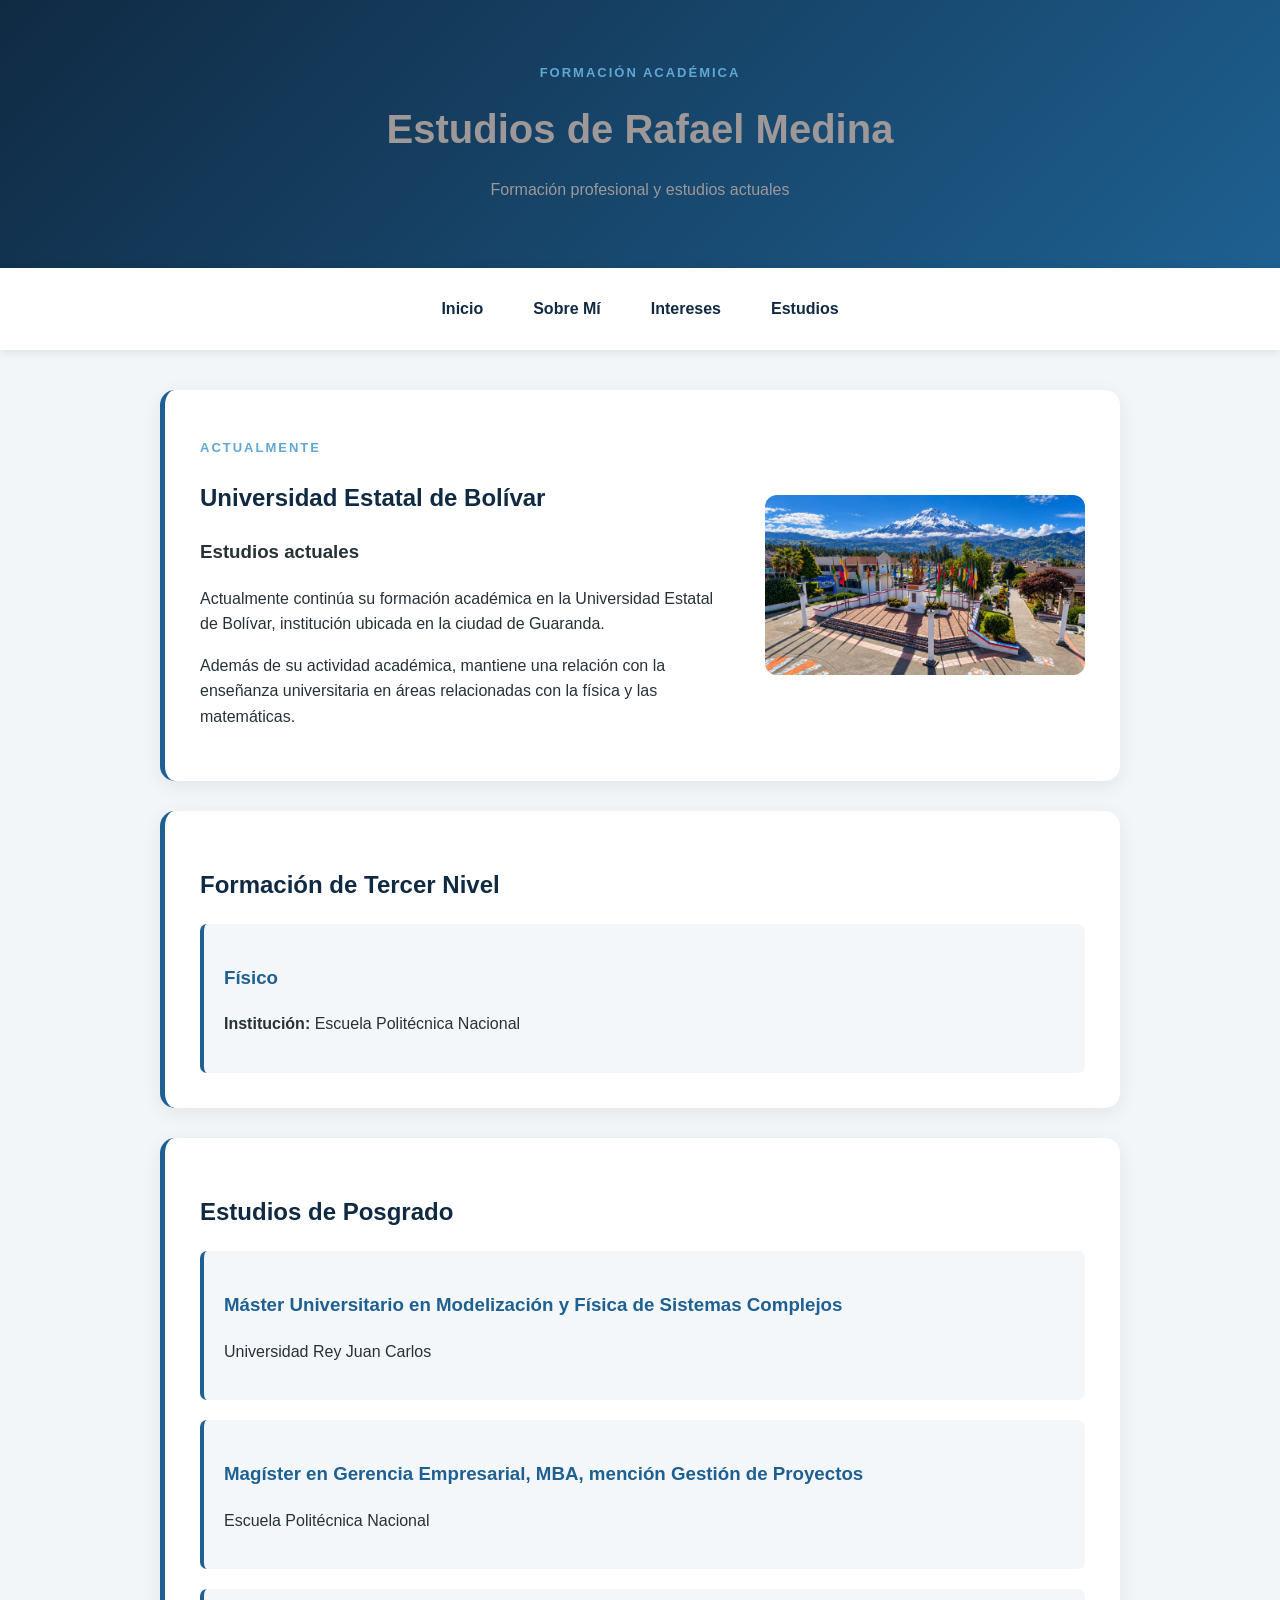
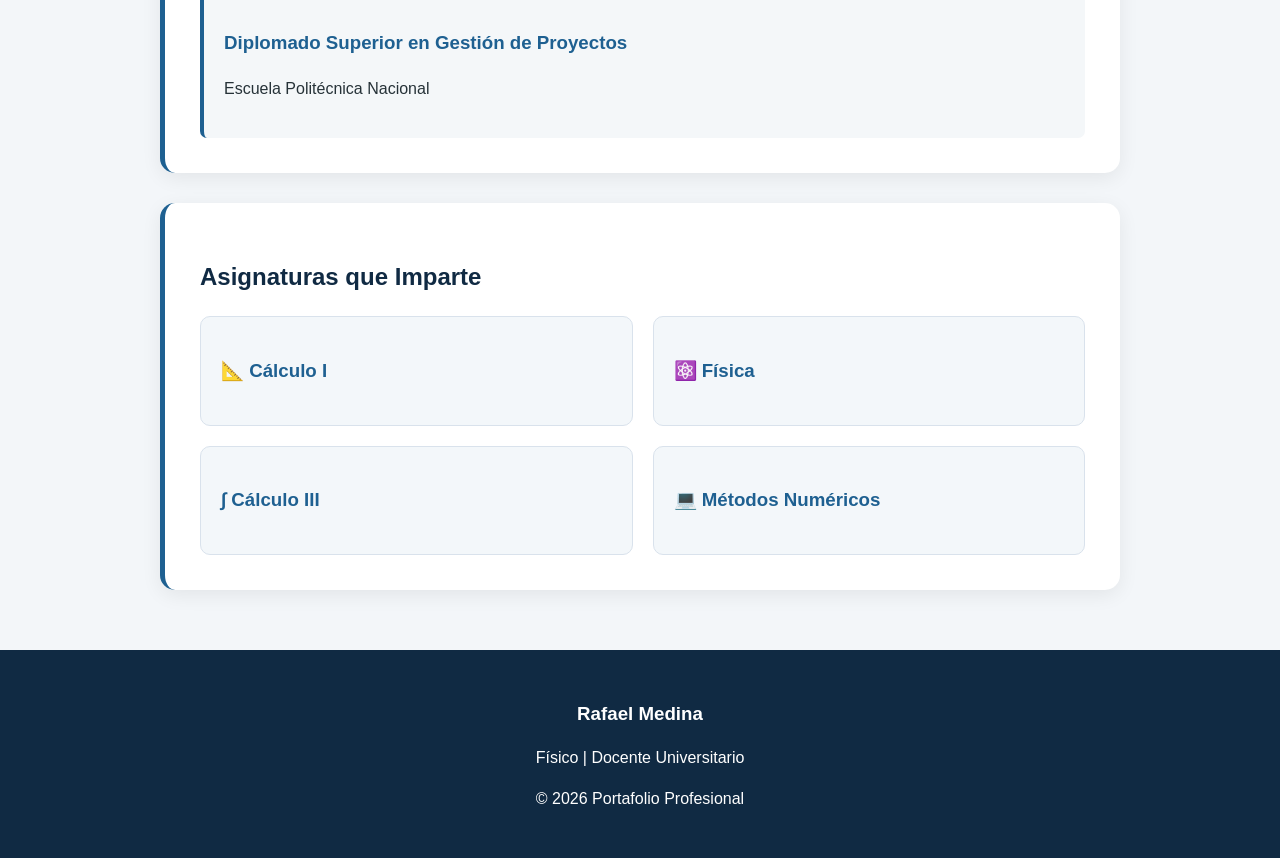
==== Estudios.html @ b5437b90 "Add files via upload" ====
<!DOCTYPE html>
<html lang="es">

<head>
    <meta charset="UTF-8">
    <meta name="viewport" content="width=device-width, initial-scale=1.0">
    <title>Estudios - Rafael Medina</title>
    <link rel="stylesheet" href="estilos.css">
</head>

<body>

    <header class="encabezado">

        <p class="etiqueta">FORMACIÓN ACADÉMICA</p>

        <h1>Estudios de Rafael Medina</h1>

        <p>
            Formación profesional y estudios actuales
        </p>

    </header>


    <nav class="menu">

        <a href="index.html">Inicio</a>
        <a href="SobreMi.html">Sobre Mí</a>
        <a href="Intereses.html">Intereses</a>
        <a href="Estudios.html">Estudios</a>

    </nav>


    <main class="estudios">


        <section class="tarjeta estudio-actual">

            <div>

                <p class="etiqueta">ACTUALMENTE</p>

                <h2>Universidad Estatal de Bolívar</h2>

                <h3>Estudios actuales</h3>

                <p>
                    Actualmente continúa su formación académica en la
                    Universidad Estatal de Bolívar, institución ubicada
                    en la ciudad de Guaranda.
                </p>

                <p>
                    Además de su actividad académica, mantiene una
                    relación con la enseñanza universitaria en áreas
                    relacionadas con la física y las matemáticas.
                </p>

            </div>

            <img 
                src="ueb.jpeg"
                alt="Universidad Estatal de Bolívar"
                class="imagen-estudio"
            >

        </section>


        <section class="tarjeta">

            <h2>Formación de Tercer Nivel</h2>

            <div class="estudio">

                <h3>Físico</h3>

                <p>
                    <strong>Institución:</strong>
                    Escuela Politécnica Nacional
                </p>

            </div>

        </section>


        <section class="tarjeta">

            <h2>Estudios de Posgrado</h2>


            <div class="estudio">

                <h3>
                    Máster Universitario en Modelización y Física
                    de Sistemas Complejos
                </h3>

                <p>
                    Universidad Rey Juan Carlos
                </p>

            </div>


            <div class="estudio">

                <h3>
                    Magíster en Gerencia Empresarial, MBA,
                    mención Gestión de Proyectos
                </h3>

                <p>
                    Escuela Politécnica Nacional
                </p>

            </div>


            <div class="estudio">

                <h3>
                    Diplomado Superior en Gestión de Proyectos
                </h3>

                <p>
                    Escuela Politécnica Nacional
                </p>

            </div>

        </section>


        <section class="tarjeta">

            <h2>Asignaturas que Imparte</h2>

            <div class="materias">

                <div class="materia">
                    <h3>📐 Cálculo I</h3>
                </div>

                <div class="materia">
                    <h3>⚛️ Física</h3>
                </div>

                <div class="materia">
                    <h3>∫ Cálculo III</h3>
                </div>

                <div class="materia">
                    <h3>💻 Métodos Numéricos</h3>
                </div>

            </div>

        </section>

    </main>


    <footer>

        <h3>Rafael Medina</h3>
        <p>Físico | Docente Universitario</p>
        <p>© 2026 Portafolio Profesional</p>

    </footer>

</body>
</html>
---- estilos.css ----
/* ==========================
   CONFIGURACIÓN GENERAL
   ========================== */

* {
    box-sizing: border-box;
}

body {
    margin: 0;
    font-family: Arial, sans-serif;
    background-color: #f3f6f9;
    color: #263238;
    line-height: 1.6;
}


/* ==========================
   ENCABEZADO PRINCIPAL
   ========================== */

.hero {
    background: linear-gradient(135deg, #102a43, #1e6091);
    color: white;
    padding: 60px 20px;
}

.hero-contenido {
    max-width: 1000px;
    margin: auto;

    display: flex;
    align-items: center;
    gap: 40px;
}

.hero h1 {
    font-size: 48px;
    margin: 5px 0;
}

.hero h2 {
    font-weight: normal;
    margin-top: 0;
}

.descripcion {
    max-width: 600px;
}


/* ==========================
   ENCABEZADOS DE PÁGINAS
   ========================== */

.encabezado {
    text-align: center;
    background: linear-gradient(135deg, #102a43, #1e6091);
    color: rgb(158, 152, 152);
    padding: 50px 80px;
}

.encabezado h1 {
    font-size: 40px;
    margin: 5px 0;
}

.etiqueta {
    font-size: 13px;
    letter-spacing: 2px;
    font-weight: bold;
    color: #5fa8d3;
}


/* ==========================
   FOTO
   ========================== */

.foto-perfil {
    border-radius: 50%;
    object-fit: cover;

    border: 5px solid white;

    box-shadow: 0 8px 25px #00000040;
}


/* ==========================
   MENÚ
   ========================== */

.menu {
    display: flex;
    justify-content: center;
    gap: 10px;

    padding: 18px;

    background-color: white;

    box-shadow: 0 2px 10px #00000018;

    position: sticky;
    top: 0;
    z-index: 10;
}

.menu a {
    text-decoration: none;

    color: #102a43;

    font-weight: bold;

    padding: 10px 20px;

    border-radius: 7px;

    transition: 0.3s;
}

.menu a:hover {
    background-color: #1e6091;
    color: white;
}


/* ==========================
   CONTENIDO
   ========================== */

main {
    max-width: 1000px;
    margin: 40px auto;
    padding: 0 20px;
}


/* ==========================
   TARJETAS
   ========================== */

.tarjeta {
    background-color: white;

    padding: 35px;

    margin-bottom: 30px;

    border-radius: 15px;

    box-shadow: 0 5px 20px #00000012;

    border-left: 5px solid #1e6091;
}

.tarjeta h2 {
    color: #102a43;
}


/* ==========================
   UNIVERSIDAD
   ========================== */

.universidad {
    display: flex;
    align-items: center;
    gap: 35px;
}

.universidad > div {
    flex: 1;
}

.imagen-ueb {
    width: 350px;
    border-radius: 12px;
    box-shadow: 0 5px 15px #00000025;
}


/* ==========================
   MATERIAS
   ========================== */

.materias {
    display: grid;

    grid-template-columns: repeat(2, 1fr);

    gap: 20px;
}

.materia {
    background-color: #f3f7fa;

    padding: 20px;

    border-radius: 10px;

    border: 1px solid #d9e2ec;

    transition: 0.3s;
}

.materia:hover {
    transform: translateY(-5px);

    box-shadow: 0 5px 15px #00000018;
}

.materia h3 {
    color: #1e6091;
}


/* ==========================
   SOBRE MÍ
   ========================== */

.sobre-mi {
    max-width: 850px;
    margin-left: auto;
    margin-right: auto;

    text-align: justify;
}

.perfil-grid {
    display: grid;

    grid-template-columns: repeat(2, 1fr);

    gap: 20px;
}

.perfil-grid div {
    padding: 20px;

    background-color: #f3f7fa;

    border-radius: 10px;
}


/* ==========================
   INTERESES
   ========================== */

.intereses-grid {
    display: grid;

    grid-template-columns: repeat(3, 1fr);

    gap: 20px;

    margin-bottom: 30px;
}

.interes-card {
    background-color: white;

    border-radius: 15px;

    overflow: hidden;

    box-shadow: 0 5px 20px #00000015;

    transition: 0.3s;
}

.interes-card:hover {
    transform: translateY(-7px);
}

.interes-card img {
    width: 100%;
    height: 200px;

    object-fit: cover;
}

.interes-card h2,
.interes-card p {
    margin-left: 20px;
    margin-right: 20px;
}

.interes-card h2 {
    color: #102a43;
}


/* ==========================
   VIDEO
   ========================== */

.video-seccion {
    text-align: center;
}

.video-seccion video {
    width: 100%;
    max-width: 750px;

    border-radius: 12px;

    box-shadow: 0 5px 20px #00000025;
}


/* ==========================
   ESTUDIOS
   ========================== */

.estudio-actual {
    display: flex;
    align-items: center;
    gap: 30px;
}

.estudio-actual > div {
    flex: 1;
}

.imagen-estudio {
    width: 320px;

    border-radius: 12px;
}

.estudio {
    background-color: #f4f7f9;

    padding: 20px;

    margin-top: 20px;

    border-left: 4px solid #1e6091;

    border-radius: 7px;
}

.estudio h3 {
    color: #1e6091;
}


/* ==========================
   PIE DE PÁGINA
   ========================== */

footer {
    text-align: center;

    background-color: #102a43;

    color: white;

    padding: 30px;

    margin-top: 60px;
}

footer h3 {
    margin-bottom: 5px;
}


/* ==========================
   CELULARES
   ========================== */

@media (max-width: 700px) {

    .hero-contenido {
        flex-direction: column;
        text-align: center;
    }

    .hero h1 {
        font-size: 35px;
    }

    .menu {
        flex-wrap: wrap;
    }

    .universidad,
    .estudio-actual {
        flex-direction: column;
    }

    .imagen-ueb,
    .imagen-estudio {
        width: 100%;
    }

    .materias,
    .perfil-grid,
    .intereses-grid {
        grid-template-columns: 1fr;
    }

}
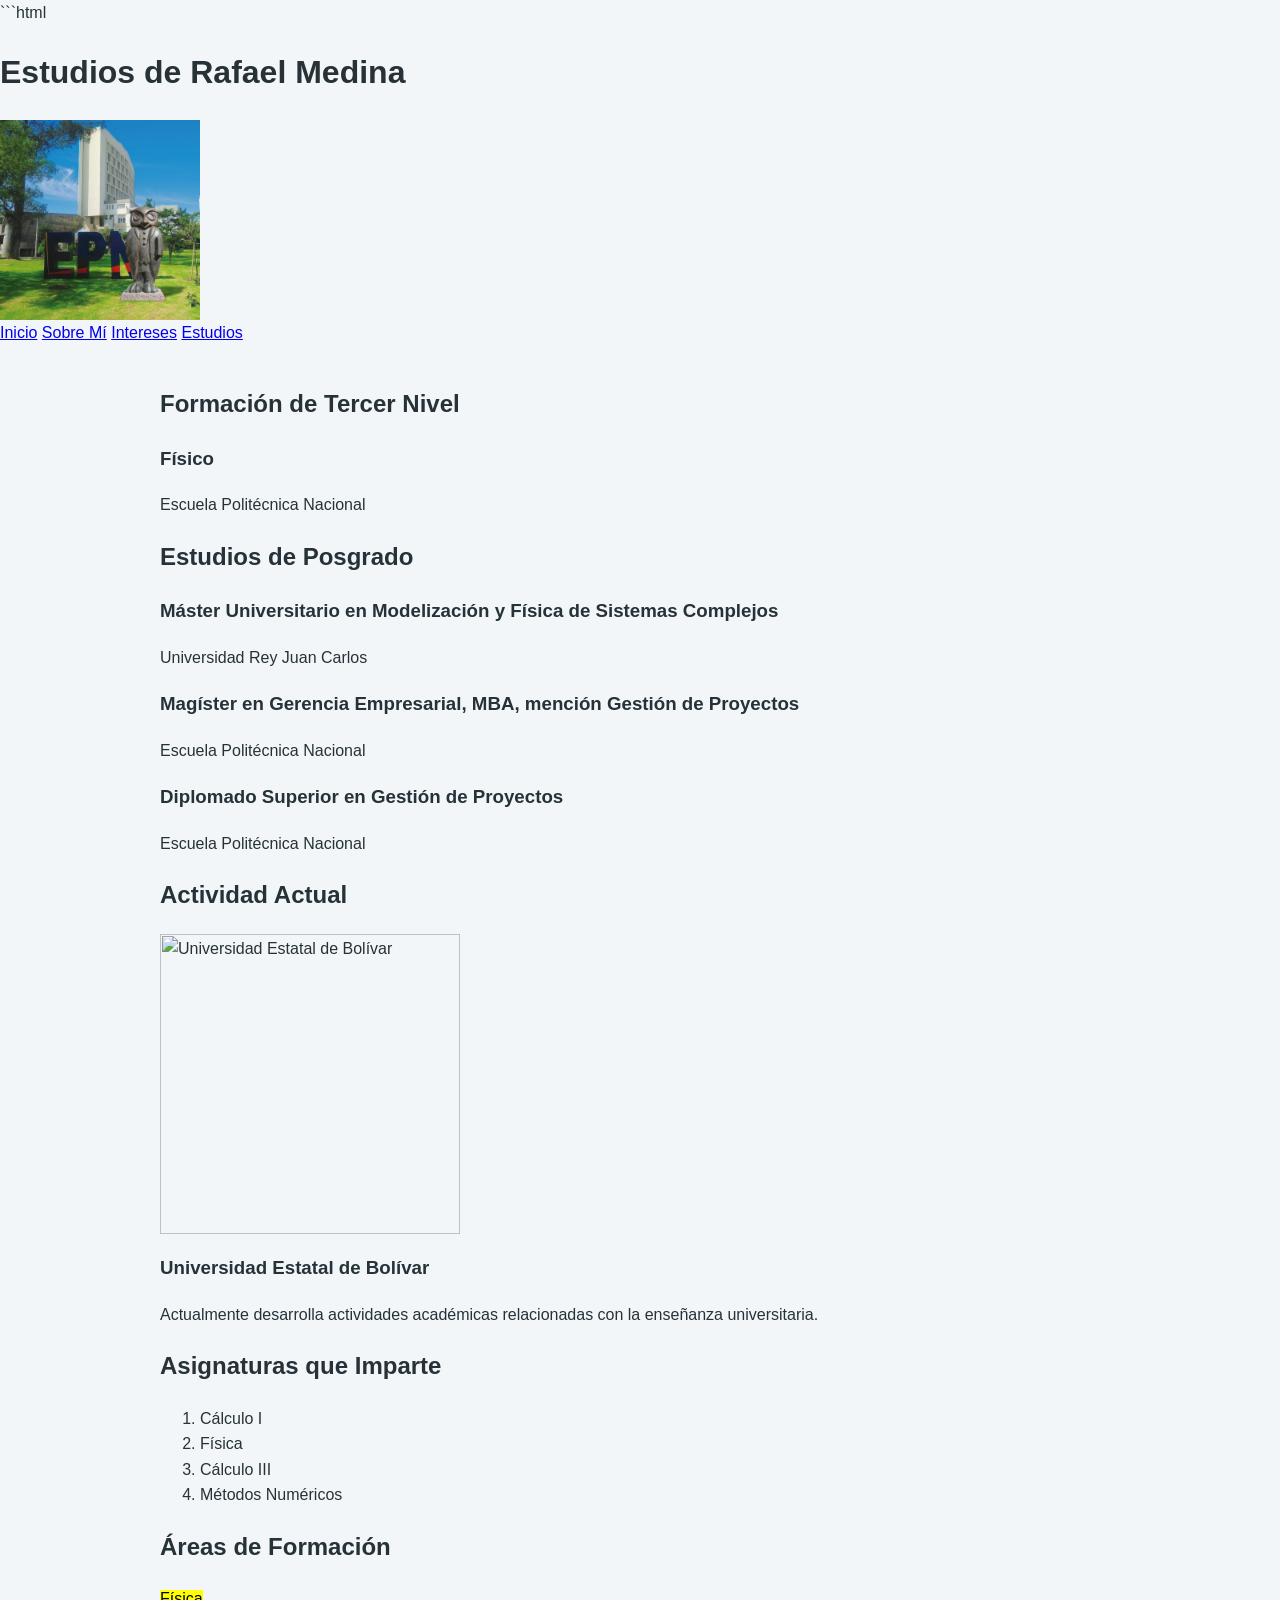
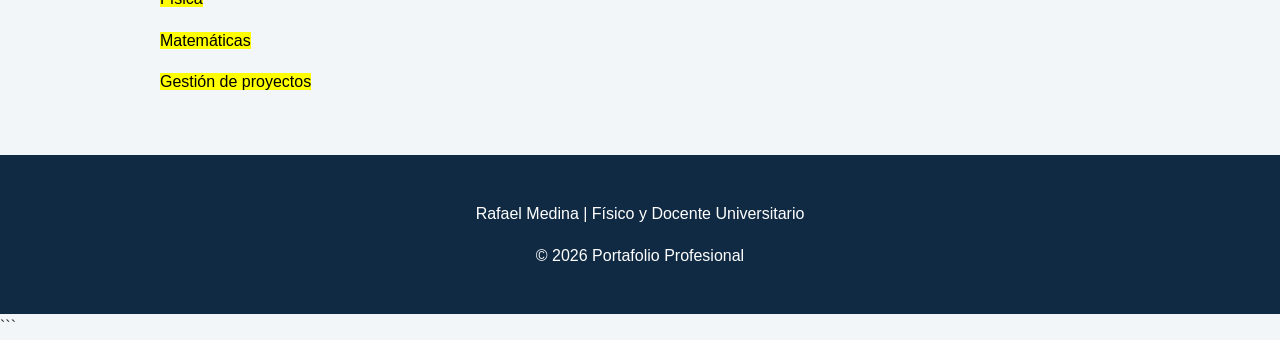
==== commit 2efa3618: "Revise Estudios.html for content and layout updates Updated the structure and content of the Estudio" ====
--- a/Estudios.html
+++ b/Estudios.html
@@ -1,163 +1,150 @@
+```html
 <!DOCTYPE html>
 <html lang="es">
 
 <head>
+
     <meta charset="UTF-8">
+
     <meta name="viewport" content="width=device-width, initial-scale=1.0">
-    <title>Estudios - Rafael Medina</title>
+
+    <title>Estudios</title>
+
     <link rel="stylesheet" href="estilos.css">
+
 </head>
+
 
 <body>
 
-    <header class="encabezado">
-
-        <p class="etiqueta">FORMACIÓN ACADÉMICA</p>
+    <header>
 
         <h1>Estudios de Rafael Medina</h1>
 
-        <p>
-            Formación profesional y estudios actuales
-        </p>
+        <img src="ImagenEPN.jpg"
+             width="200"
+             height="200"
+             alt="Escuela Politécnica Nacional"
+             class="imagen-estudios">
 
     </header>
 
 
-    <nav class="menu">
+    <nav>
 
         <a href="index.html">Inicio</a>
+
         <a href="SobreMi.html">Sobre Mí</a>
+
         <a href="Intereses.html">Intereses</a>
+
         <a href="Estudios.html">Estudios</a>
 
     </nav>
 
 
-    <main class="estudios">
+    <main>
 
+        <section>
 
-        <section class="tarjeta estudio-actual">
+            <h2>Formación de Tercer Nivel</h2>
 
-            <div>
+            <h3>Físico</h3>
 
-                <p class="etiqueta">ACTUALMENTE</p>
-
-                <h2>Universidad Estatal de Bolívar</h2>
-
-                <h3>Estudios actuales</h3>
-
-                <p>
-                    Actualmente continúa su formación académica en la
-                    Universidad Estatal de Bolívar, institución ubicada
-                    en la ciudad de Guaranda.
-                </p>
-
-                <p>
-                    Además de su actividad académica, mantiene una
-                    relación con la enseñanza universitaria en áreas
-                    relacionadas con la física y las matemáticas.
-                </p>
-
-            </div>
-
-            <img 
-                src="ueb.jpeg"
-                alt="Universidad Estatal de Bolívar"
-                class="imagen-estudio"
-            >
+            <p>
+                Escuela Politécnica Nacional
+            </p>
 
         </section>
 
 
-        <section class="tarjeta">
+        <section>
 
-            <h2>Formación de Tercer Nivel</h2>
+            <h2>Estudios de Posgrado</h2>
 
-            <div class="estudio">
+            <h3>
+                Máster Universitario en Modelización y Física
+                de Sistemas Complejos
+            </h3>
 
-                <h3>Físico</h3>
+            <p>
+                Universidad Rey Juan Carlos
+            </p>
 
-                <p>
-                    <strong>Institución:</strong>
-                    Escuela Politécnica Nacional
-                </p>
 
-            </div>
+            <h3>
+                Magíster en Gerencia Empresarial, MBA,
+                mención Gestión de Proyectos
+            </h3>
+
+            <p>
+                Escuela Politécnica Nacional
+            </p>
+
+
+            <h3>
+                Diplomado Superior en Gestión de Proyectos
+            </h3>
+
+            <p>
+                Escuela Politécnica Nacional
+            </p>
 
         </section>
 
 
-        <section class="tarjeta">
+        <section>
 
-            <h2>Estudios de Posgrado</h2>
+            <h2>Actividad Actual</h2>
 
+            <img src="ueb.jpg"
+                 width="300"
+                 alt="Universidad Estatal de Bolívar">
 
-            <div class="estudio">
+            <h3>Universidad Estatal de Bolívar</h3>
 
-                <h3>
-                    Máster Universitario en Modelización y Física
-                    de Sistemas Complejos
-                </h3>
-
-                <p>
-                    Universidad Rey Juan Carlos
-                </p>
-
-            </div>
-
-
-            <div class="estudio">
-
-                <h3>
-                    Magíster en Gerencia Empresarial, MBA,
-                    mención Gestión de Proyectos
-                </h3>
-
-                <p>
-                    Escuela Politécnica Nacional
-                </p>
-
-            </div>
-
-
-            <div class="estudio">
-
-                <h3>
-                    Diplomado Superior en Gestión de Proyectos
-                </h3>
-
-                <p>
-                    Escuela Politécnica Nacional
-                </p>
-
-            </div>
+            <p>
+                Actualmente desarrolla actividades académicas
+                relacionadas con la enseñanza universitaria.
+            </p>
 
         </section>
 
 
-        <section class="tarjeta">
+        <section>
 
             <h2>Asignaturas que Imparte</h2>
 
-            <div class="materias">
+            <ol>
 
-                <div class="materia">
-                    <h3>📐 Cálculo I</h3>
-                </div>
+                <li>Cálculo I</li>
 
-                <div class="materia">
-                    <h3>⚛️ Física</h3>
-                </div>
+                <li>Física</li>
 
-                <div class="materia">
-                    <h3>∫ Cálculo III</h3>
-                </div>
+                <li>Cálculo III</li>
 
-                <div class="materia">
-                    <h3>💻 Métodos Numéricos</h3>
-                </div>
+                <li>Métodos Numéricos</li>
 
-            </div>
+            </ol>
+
+        </section>
+
+
+        <section>
+
+            <h2>Áreas de Formación</h2>
+
+            <p>
+                <mark>Física</mark>
+            </p>
+
+            <p>
+                <mark>Matemáticas</mark>
+            </p>
+
+            <p>
+                <mark>Gestión de proyectos</mark>
+            </p>
 
         </section>
 
@@ -166,11 +153,17 @@
 
     <footer>
 
-        <h3>Rafael Medina</h3>
-        <p>Físico | Docente Universitario</p>
-        <p>© 2026 Portafolio Profesional</p>
+        <p>
+            Rafael Medina | Físico y Docente Universitario
+        </p>
+
+        <p>
+            © 2026 Portafolio Profesional
+        </p>
 
     </footer>
 
 </body>
-</html>+
+</html>
+```
